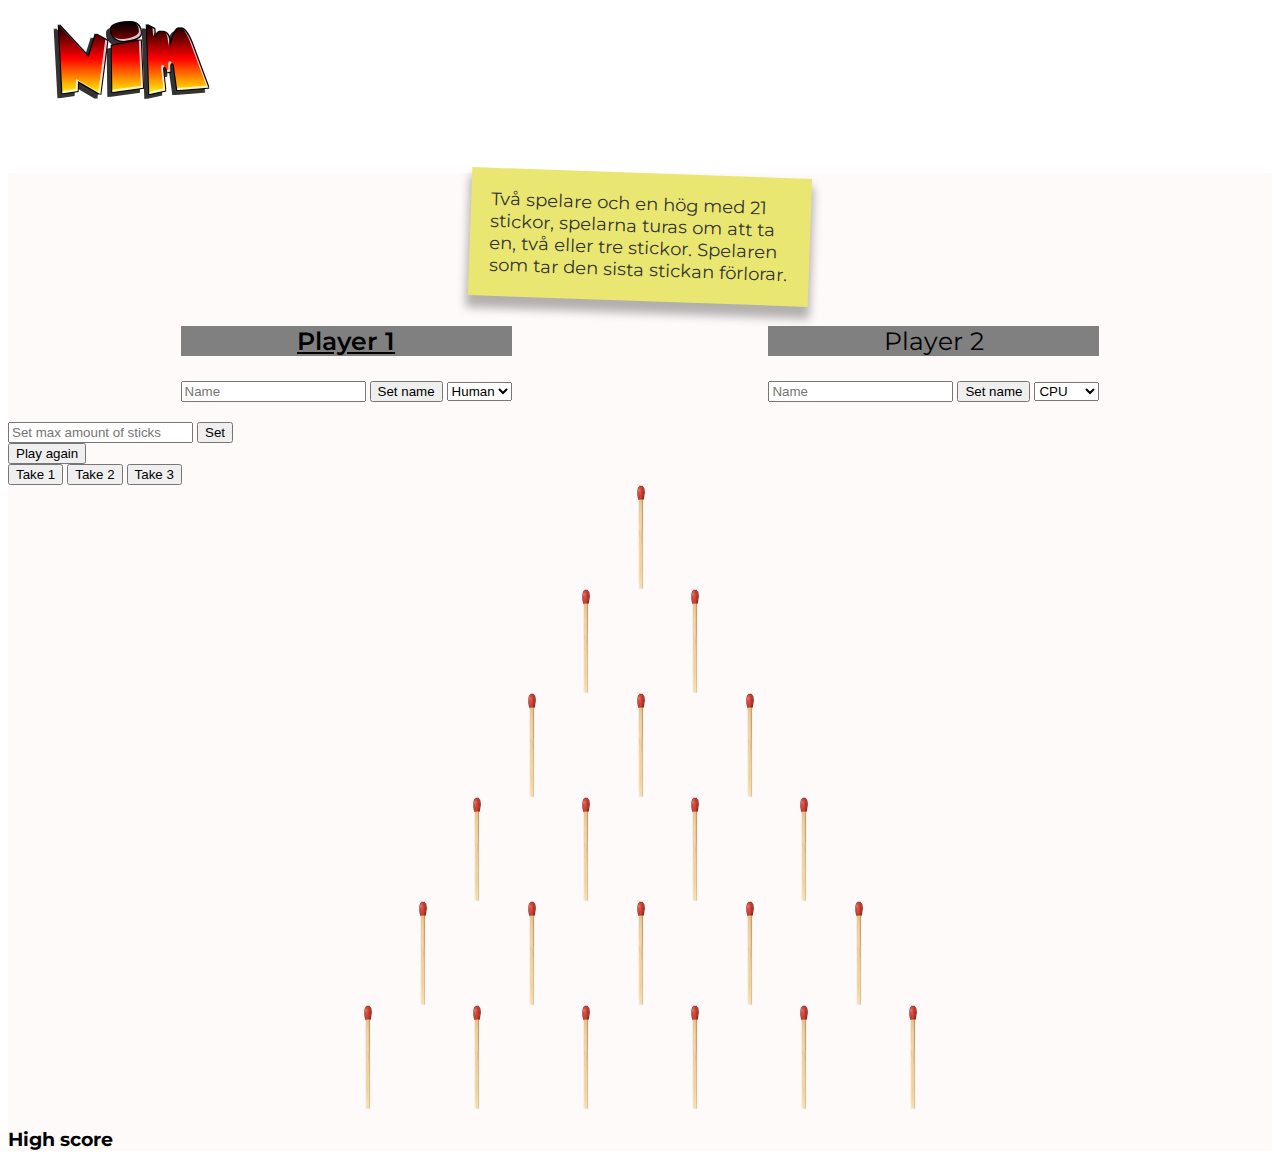
==== index.html @ 5f49ae7c "high score" ====
<!DOCTYPE html>
<html lang="en">
  <head>
    <meta charset="UTF-8" />
    <meta name="viewport" content="width=device-width, initial-scale=1.0" />
    <title>NIM</title>
    <link rel="stylesheet" href="style.css" />
  </head>
  
  <body>
    <div class="bgImage"></div>
    <header>
      <nav class="navbar"> 
    <a href="index.html" class= "site-logo"><img src="logo.png" alt="logo"></a>
        <a href="rules.html">Rules</a> 
        <a href="mattias.html">Mattias</a>
        <a href="emma.html">Emma</a>
        <a href="rasmus.html">Rasmus</a>
        <a href="alexander.html">Alexander</a>           
    </nav>
    </header>
    
<div class="mainDiv">
  <div class="quote-container">
    <div class="note yellow">
      Två spelare och en hög med 21 stickor, spelarna turas om att ta en, två eller tre stickor. Spelaren som tar den sista stickan förlorar.
    </div>
  </div>

  <div class="playersContainer">

    <div class="containerPlayer1">
      <form id="form">
       <p id="player1Name">Player 1</p>
          <input type="text" id="name1" placeholder="Name">
					<button type="submit" onclick="game.player1.setName()">Set name</button>
          <select name="Player 1">
            <option value="Human">Human</option>
            <option value="CPU">CPU</option>
          </select>
    </div>    

    <div class="containerPlayer2">
      <p id="player2Name">Player 2</p>
          <input type="text" id="name2" placeholder="Name">
					<button type="submit" onclick="game.player2.setName()">Set name</button>
          <select name="Player 2">
            <option value="CPU">CPU</option>
            <option value="Human">Human</option>
          </select>
    </div>

  </div>

          <input type="number" id="totalInput" placeholder="Set max amount of sticks">
					<button type="submit" onclick="game.setTotal()">Set</button>
        </form>
       <br>
       <div>
       <button type="button" class="btnAgain" onclick="game.playAgain()">Play again</button>
      </div>

      <div class="buttons-div">
        <button id="take1Button" type="button" onclick="sticks.removeSticks(1)">Take 1</button>
        <button id="take2Button" type="button" onclick="sticks.removeSticks(2)">Take 2</button>
        <button id="take3Button" type="button" onclick="sticks.removeSticks(3)">Take 3</button>
      </div>

      

      <div id="sticksDiv">
			</div>

      <h3>High score</h3>
  
          <div class="row">
              <div class="col-md-12 text-center">
                  <div id="topContent"></div>
              </div>
          </div>
          
          <div class="row">
              <div class="col-md-12 text-center">
                  <div id="middleContent"></div>
              </div>
          </div>
      
          <div class="row">
              <div class="col-md-12 text-center">
                  <div id="bottomContent"></div>
              </div>
          </div>
  
      </div>
          
      
      <script src="script.js"></script>
    </body>
</html>
---- style.css ----
/* Styling for index.html */
@import url("https://fonts.googleapis.com/css2?family=Montserrat:ital,wght@0,400;0,500;0,700;1,400&display=swap");

body,
html {
  font-family: "Montserrat", sans-serif;
}
.bgImage {
  background-color: #991400;
  background-image: url(bakgrund.png);
  background-repeat: no-repeat;
  background-position: center;
  background-size: cover;
  filter: blur(4px);
}
.navbar {
  display: flex;
  justify-content: space-evenly;
}

.navbar a {
  text-decoration: none;
  padding: 10px;
  color: white;
}

.site-logo {
  display: inline-block;
  padding-top: 18px;
  padding-left: 80px;
}

.navbar {
  font-size: 40px;
  position: relative;
}

p {
  font-size: 25px;
  text-align: center;
  background-color: grey;
}

.quote-container {
  margin-top: 50px;
  position: relative;
}

.note {
  color: #333;
  position: relative;
  width: 300px;
  margin: 0 auto; /* centrerad */
  padding: 20px;
  font-size: 18px;
  box-shadow: 0 10px 10px 2px rgba(0, 0, 0, 0.3);
}
/*  */
.yellow {
  background: #eae672;
  -webkit-transform: rotate(2deg);
  -moz-transform: rotate(2deg);
  -o-transform: rotate(2deg);
  -ms-transform: rotate(2deg);
  transform: rotate(2deg);
}

.mainDiv {
  background-color: snow;
  /* position: fixed; */
  /* left: 0; */
  /* top: 0; */
}

.containerPlayer2,
.containerPlayer1 {
  display: inline-block;
  margin-bottom: 20px;
}

.active {
  text-decoration: underline;
  font-weight: 600;
}

.playersContainer {
  text-align: center;
}

.containerPlayer1 {
  padding-right: 10%;
}
.containerPlayer2 {
  padding-left: 10%;
}
.sticksDiv {
  display: flex;
  flex-direction: column;
  align-items: center;
}
.sticksRow {
  display: flex;
  width: 100%;
  justify-content: center;
  height: 104px;
}
.sticksRow > * + * {
  margin-left: 100px;
}
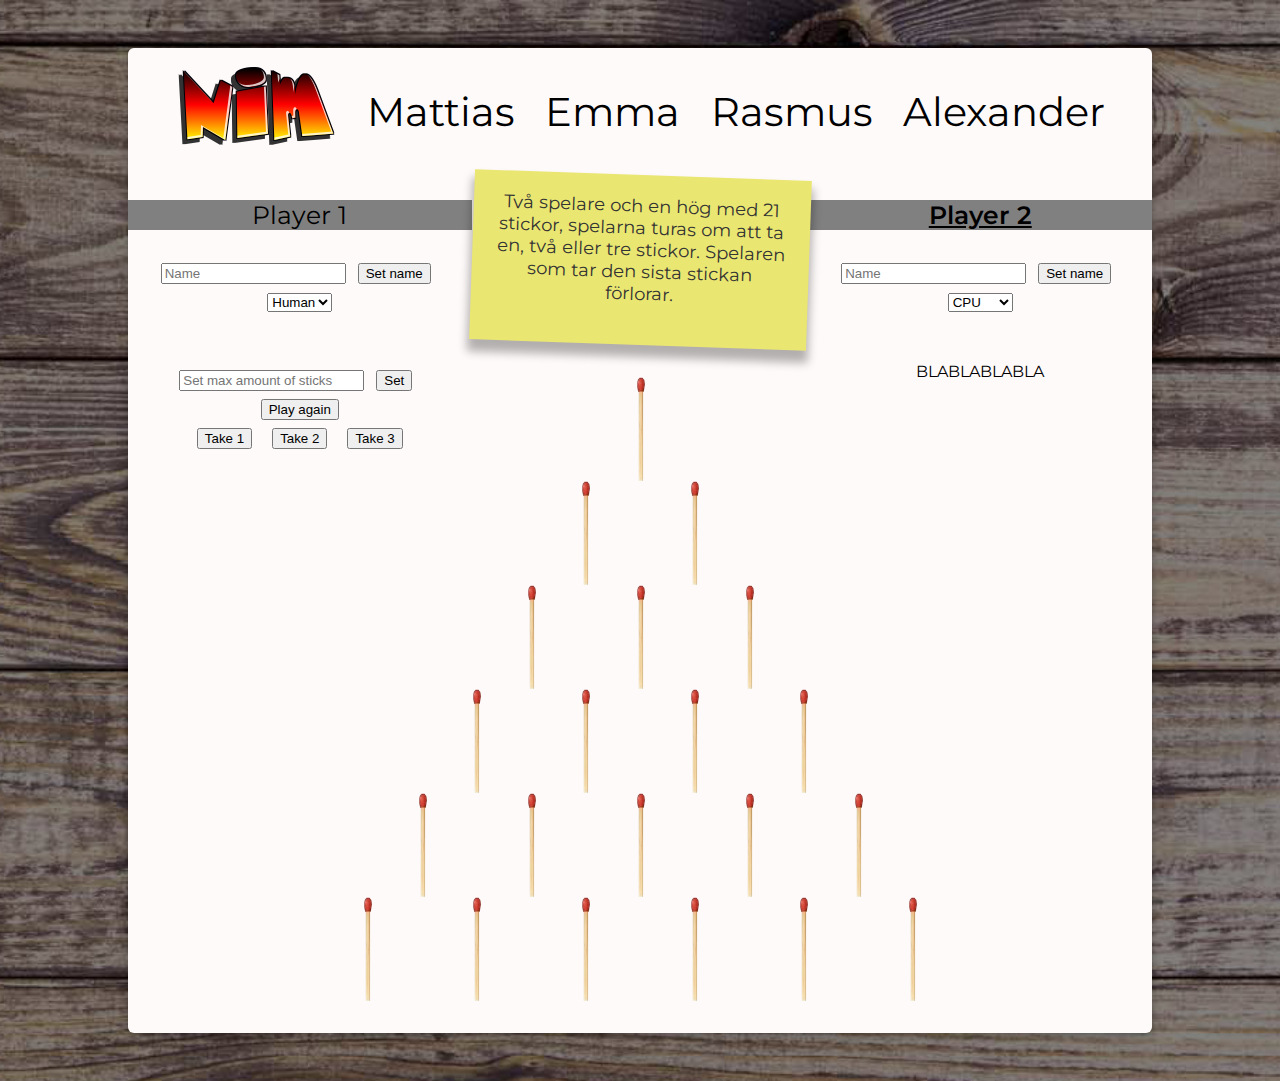
==== commit b98a78b5: "cleanup in html and css, edit styling" ====
--- a/index.html
+++ b/index.html
@@ -6,94 +6,116 @@
     <title>NIM</title>
     <link rel="stylesheet" href="style.css" />
   </head>
-  
+
   <body>
-    <div class="bgImage"></div>
-    <header>
-      <nav class="navbar"> 
-    <a href="index.html" class= "site-logo"><img src="logo.png" alt="logo"></a>
-        <a href="rules.html">Rules</a> 
-        <a href="mattias.html">Mattias</a>
-        <a href="emma.html">Emma</a>
-        <a href="rasmus.html">Rasmus</a>
-        <a href="alexander.html">Alexander</a>           
-    </nav>
-    </header>
-    
-<div class="mainDiv">
-  <div class="quote-container">
-    <div class="note yellow">
-      Två spelare och en hög med 21 stickor, spelarna turas om att ta en, två eller tre stickor. Spelaren som tar den sista stickan förlorar.
-    </div>
-  </div>
+    <div class="wrapper">
+      <div class="bgImage"></div>
+      <div class="mainDiv">
+        <header>
+          <nav class="navbar">
+            <a href="index.html" class="site-logo"
+              ><img src="logo.png" alt="logo"
+            /></a>
+            <a href="mattias.html">Mattias</a>
+            <a href="emma.html">Emma</a>
+            <a href="rasmus.html">Rasmus</a>
+            <a href="alexander.html">Alexander</a>
+          </nav>
+        </header>
 
-  <div class="playersContainer">
+        <div class="playersContainer">
+          <div class="containerPlayer1">
+            <p id="player1Name">Player 1</p>
+            <input type="text" id="name1" placeholder="Name" />
+            <button
+              type="submit"
+              class="button"
+              onclick="game.player1.setName()"
+            >
+              Set name
+            </button>
+            <select name="Player 1">
+              <option value="Human">Human</option>
+              <option value="CPU">CPU</option>
+            </select>
 
-    <div class="containerPlayer1">
-      <form id="form">
-       <p id="player1Name">Player 1</p>
-          <input type="text" id="name1" placeholder="Name">
-					<button type="submit" onclick="game.player1.setName()">Set name</button>
-          <select name="Player 1">
-            <option value="Human">Human</option>
-            <option value="CPU">CPU</option>
-          </select>
-    </div>    
+            <div class="totalInput">
+              <input
+                type="number"
+                id="totalInput"
+                placeholder="Set max amount of sticks"
+              />
+              <button type="submit" class="button" onclick="game.setTotal()">
+                Set
+              </button>
+            </div>
 
-    <div class="containerPlayer2">
-      <p id="player2Name">Player 2</p>
-          <input type="text" id="name2" placeholder="Name">
-					<button type="submit" onclick="game.player2.setName()">Set name</button>
-          <select name="Player 2">
-            <option value="CPU">CPU</option>
-            <option value="Human">Human</option>
-          </select>
+            <div>
+              <button
+                type="button"
+                class="buttonAgain"
+                onclick="game.playAgain()"
+              >
+                Play again
+              </button>
+            </div>
+
+            <div class="buttons-div">
+              <button
+                id="take1Button"
+                type="button"
+                class="button"
+                onclick="sticks.removeSticks(1)"
+              >
+                Take 1
+              </button>
+              <button
+                id="take2Button"
+                type="button"
+                class="button"
+                onclick="sticks.removeSticks(2)"
+              >
+                Take 2
+              </button>
+              <button
+                id="take3Button"
+                type="button"
+                class="button"
+                onclick="sticks.removeSticks(3)"
+              >
+                Take 3
+              </button>
+            </div>
+          </div>
+
+          <div class="note yellow">
+            Två spelare och en hög med 21 stickor, spelarna turas om att ta en,
+            två eller tre stickor. Spelaren som tar den sista stickan förlorar.
+          </div>
+
+          <div class="containerPlayer2">
+            <p id="player2Name">Player 2</p>
+            <input type="text" id="name2" placeholder="Name" />
+            <button
+              type="submit"
+              class="button"
+              onclick="game.player2.setName()"
+            >
+              Set name
+            </button>
+            <select name="Player 2">
+              <option value="CPU">CPU</option>
+              <option value="Human">Human</option>
+            </select>
+
+            <div class="highscore" id="highscore">BLABLABLABLA</div>
+          </div>
+        </div>
+
+        <div id="sticksDiv" class="sticksDiv"></div>
+      </div>
     </div>
 
-  </div>
-
-          <input type="number" id="totalInput" placeholder="Set max amount of sticks">
-					<button type="submit" onclick="game.setTotal()">Set</button>
-        </form>
-       <br>
-       <div>
-       <button type="button" class="btnAgain" onclick="game.playAgain()">Play again</button>
-      </div>
-
-      <div class="buttons-div">
-        <button id="take1Button" type="button" onclick="sticks.removeSticks(1)">Take 1</button>
-        <button id="take2Button" type="button" onclick="sticks.removeSticks(2)">Take 2</button>
-        <button id="take3Button" type="button" onclick="sticks.removeSticks(3)">Take 3</button>
-      </div>
-
-      
-
-      <div id="sticksDiv">
-			</div>
-
-      <h3>High score</h3>
-  
-          <div class="row">
-              <div class="col-md-12 text-center">
-                  <div id="topContent"></div>
-              </div>
-          </div>
-          
-          <div class="row">
-              <div class="col-md-12 text-center">
-                  <div id="middleContent"></div>
-              </div>
-          </div>
-      
-          <div class="row">
-              <div class="col-md-12 text-center">
-                  <div id="bottomContent"></div>
-              </div>
-          </div>
-  
-      </div>
-          
-      
-      <script src="script.js"></script>
-    </body>
+    <script src="script.js"></script>
+  </body>
 </html>
--- a/style.css
+++ b/style.css
@@ -4,35 +4,56 @@
 body,
 html {
   font-family: "Montserrat", sans-serif;
-}
-.bgImage {
-  background-color: #991400;
+  /* height: 100vh; */
+  margin: 0;
+  padding: 0;
   background-image: url(bakgrund.png);
   background-repeat: no-repeat;
   background-position: center;
   background-size: cover;
-  filter: blur(4px);
 }
+
+.wrapper {
+  display: flex;
+  flex-direction: column;
+}
+
+.bgImage {
+  /* background-image: url(bakgrund.png);
+  background-repeat: no-repeat;
+  background-position: center;
+  background-size: cover; */
+  z-index: 1;
+  /* height: 100vh; */
+  /* filter: blur(4px); */
+}
+
+.mainDiv {
+  /* position: absolute; */
+  /* top: 0; */
+  /* left: 0; */
+  z-index: 2;
+  background-color: snow;
+  border-radius: 6px;
+  box-shadow: 0px 2px 8px rgba(0, 0, 0, 0.3);
+  margin: 3rem 10vw;
+}
+
 .navbar {
   display: flex;
-  justify-content: space-evenly;
+  justify-content: space-around;
+  align-items: center;
+  margin: 1rem 2rem 0 2rem;
 }
 
 .navbar a {
   text-decoration: none;
-  padding: 10px;
-  color: white;
-}
-
-.site-logo {
-  display: inline-block;
-  padding-top: 18px;
-  padding-left: 80px;
+  color: black;
+  text-align: center;
 }
 
 .navbar {
   font-size: 40px;
-  position: relative;
 }
 
 p {
@@ -41,21 +62,14 @@
   background-color: grey;
 }
 
-.quote-container {
-  margin-top: 50px;
-  position: relative;
-}
-
 .note {
   color: #333;
-  position: relative;
   width: 300px;
-  margin: 0 auto; /* centrerad */
   padding: 20px;
   font-size: 18px;
   box-shadow: 0 10px 10px 2px rgba(0, 0, 0, 0.3);
 }
-/*  */
+
 .yellow {
   background: #eae672;
   -webkit-transform: rotate(2deg);
@@ -65,45 +79,56 @@
   transform: rotate(2deg);
 }
 
-.mainDiv {
-  background-color: snow;
-  /* position: fixed; */
-  /* left: 0; */
-  /* top: 0; */
-}
-
-.containerPlayer2,
-.containerPlayer1 {
-  display: inline-block;
-  margin-bottom: 20px;
-}
-
 .active {
   text-decoration: underline;
   font-weight: 600;
 }
 
 .playersContainer {
+  display: flex;
+  justify-content: space-around;
+  margin: 1rem auto 2rem auto;
   text-align: center;
+  height: 170px;
 }
 
 .containerPlayer1 {
-  padding-right: 10%;
 }
-.containerPlayer2 {
-  padding-left: 10%;
+
+.totalInput {
+  margin-top: 50px;
 }
+
+.button {
+  margin: 0.5rem;
+}
+
+.highscore {
+  margin-top: 50px;
+}
+
 .sticksDiv {
   display: flex;
   flex-direction: column;
   align-items: center;
+  margin-bottom: 2rem;
 }
 .sticksRow {
   display: flex;
-  width: 100%;
+  width: 50%;
   justify-content: center;
   height: 104px;
 }
 .sticksRow > * + * {
   margin-left: 100px;
 }
+
+input::-webkit-outer-spin-button,
+input::-webkit-inner-spin-button {
+  -webkit-appearance: none;
+  margin: 0;
+}
+
+input[type="number"] {
+  -moz-appearance: textfield;
+}
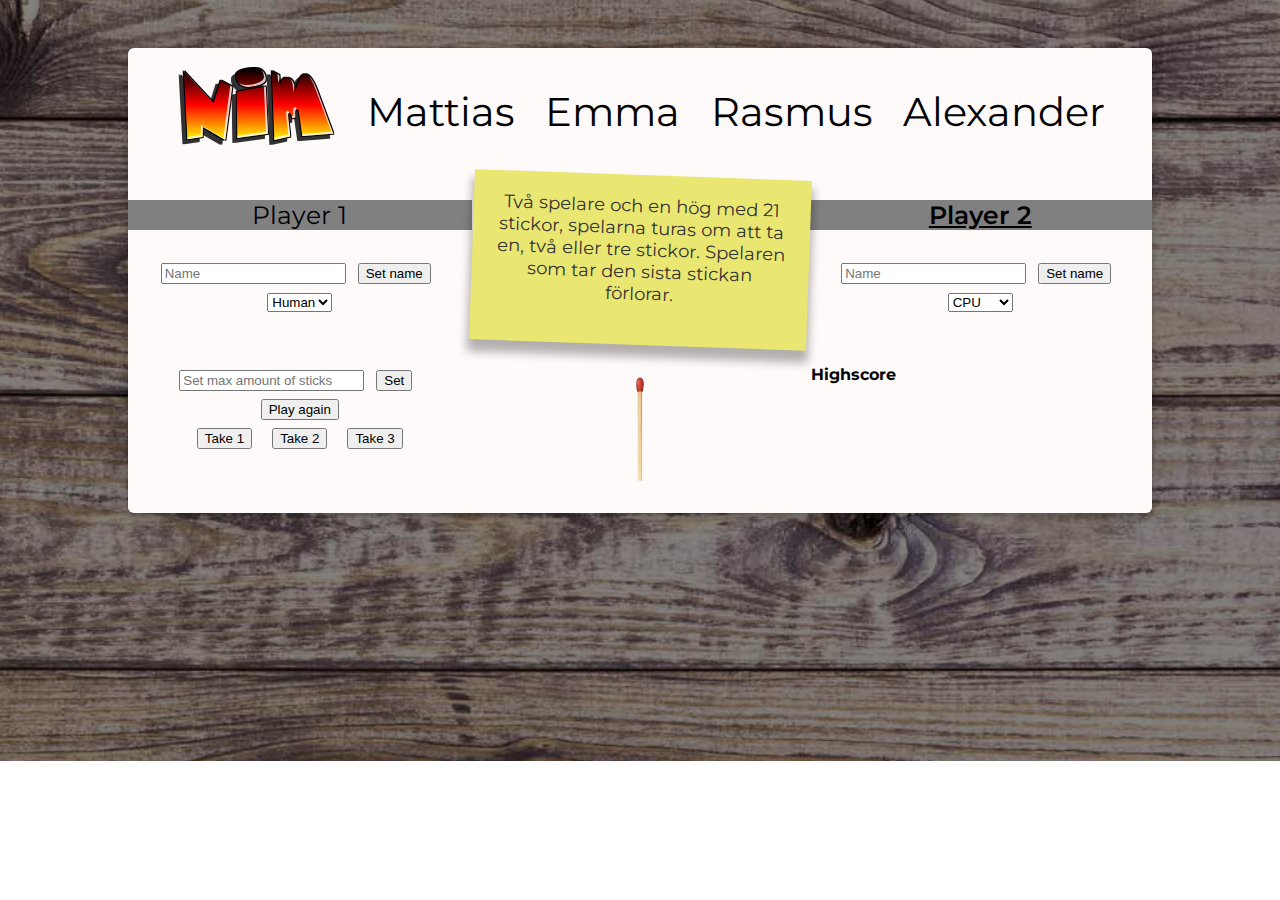
==== commit 346e2a0f: "fixed highscore for 2 players" ====
--- a/index.html
+++ b/index.html
@@ -108,7 +108,11 @@
               <option value="Human">Human</option>
             </select>
 
-            <div class="highscore" id="highscore">BLABLABLABLA</div>
+            <div class="highscore" id="highscore">
+              <table id="highscoreTable">
+                <th>Highscore</th>
+              </table>
+            </div>
           </div>
         </div>
 
--- a/style.css
+++ b/style.css
@@ -115,7 +115,7 @@
 }
 .sticksRow {
   display: flex;
-  width: 50%;
+  width: 10%;
   justify-content: center;
   height: 104px;
 }
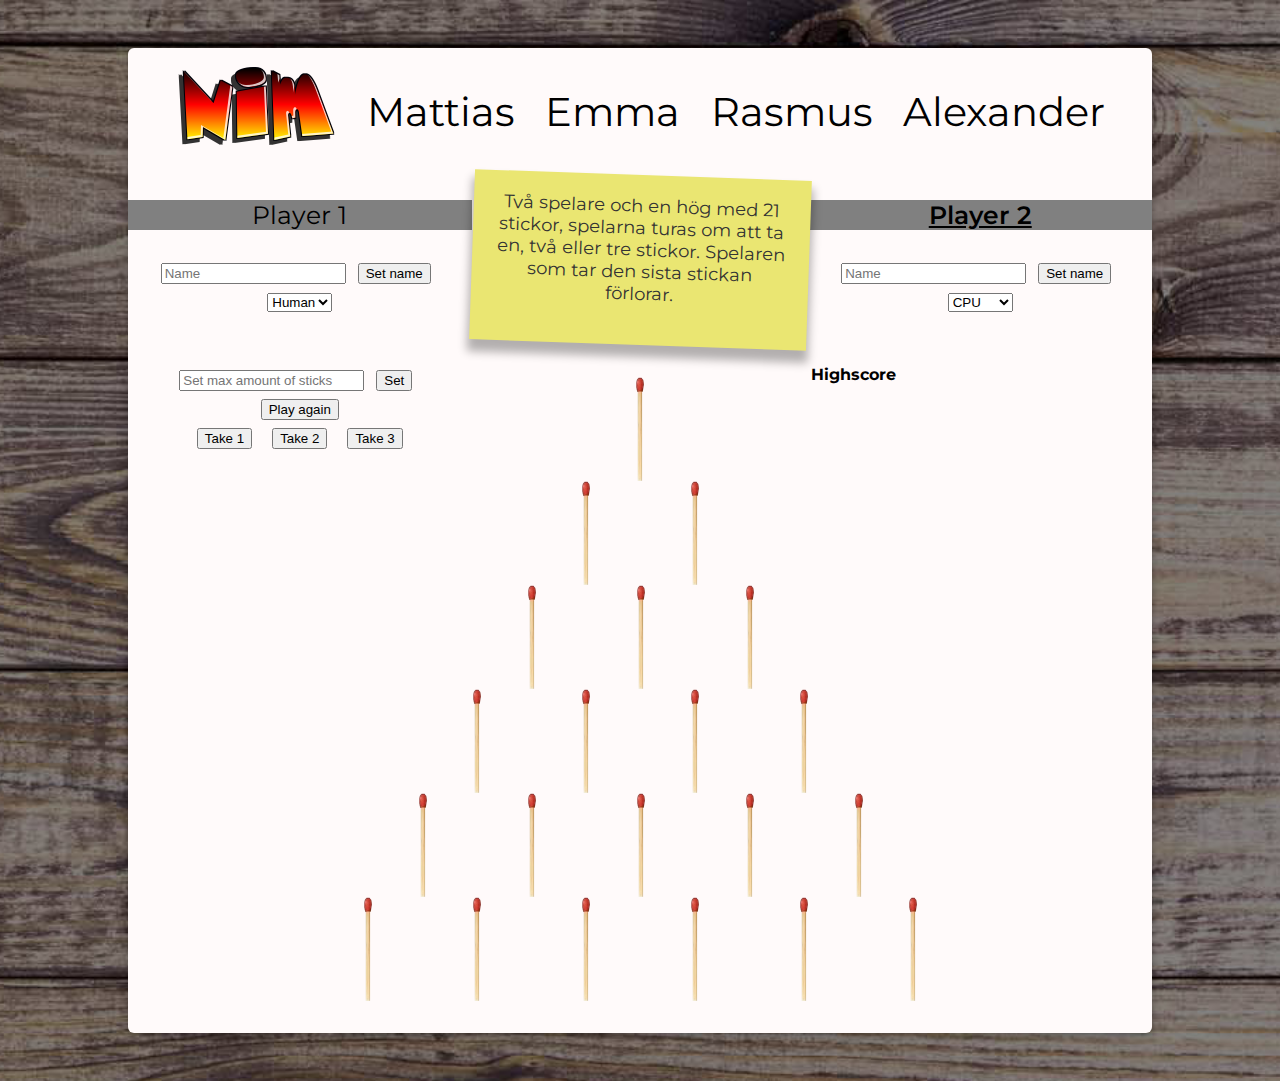
==== commit 0b3c9a78: "highscore done, no sort, mby map through array?" ====
--- a/index.html
+++ b/index.html
@@ -30,7 +30,7 @@
             <button
               type="submit"
               class="button"
-              onclick="game.player1.setName()"
+              onclick="game.createMorePlayers(1, 1)"
             >
               Set name
             </button>
@@ -99,7 +99,7 @@
             <button
               type="submit"
               class="button"
-              onclick="game.player2.setName()"
+              onclick="game.createMorePlayers(2, 2)"
             >
               Set name
             </button>
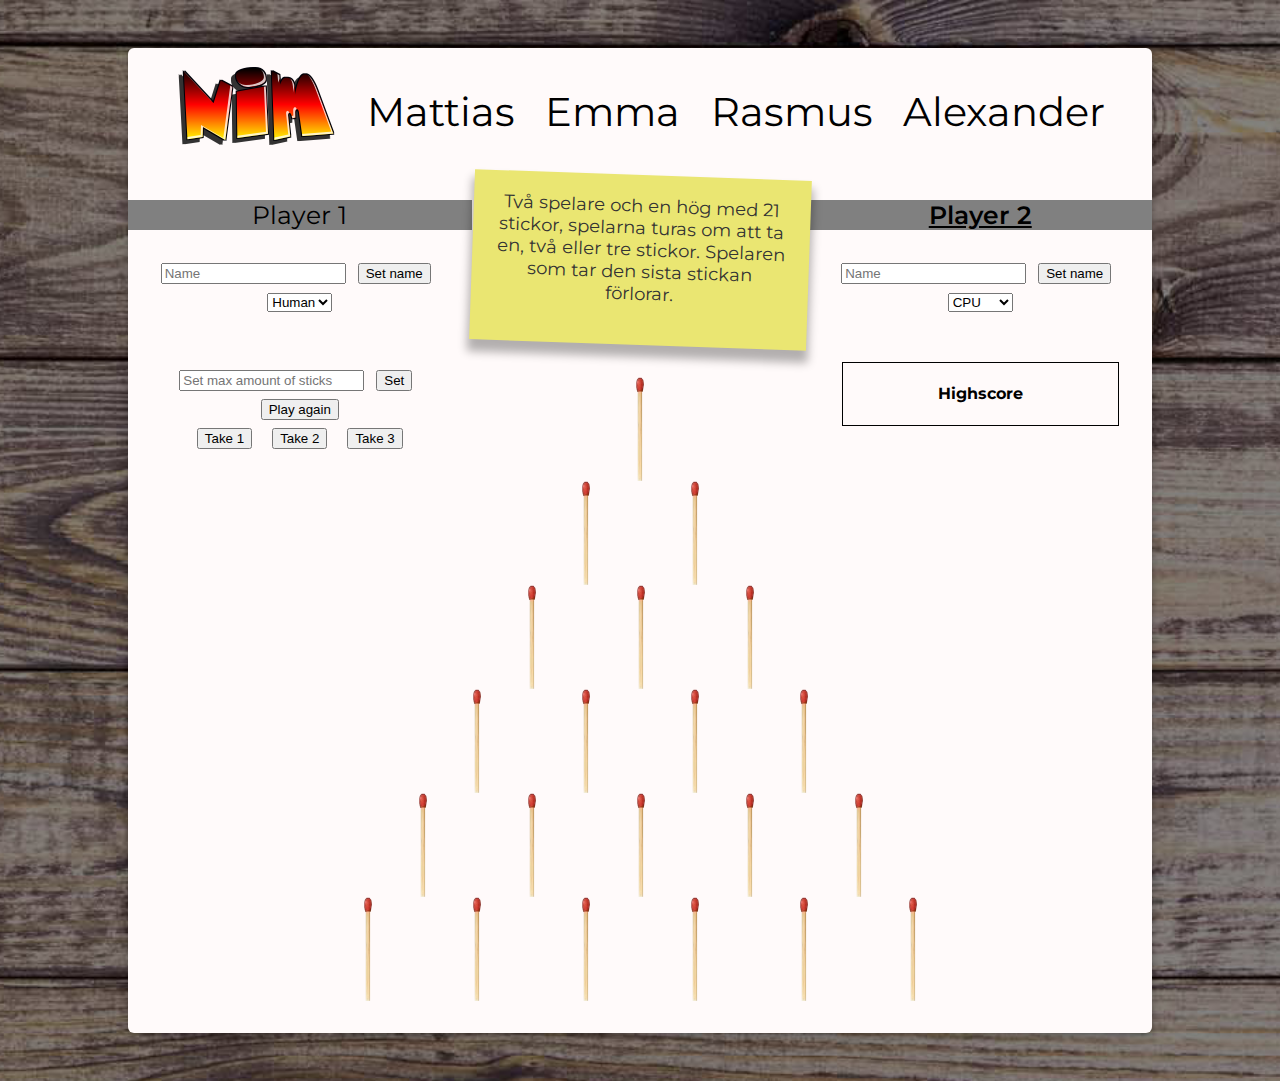
==== commit 1cd6a5c1: "fixed new highscore" ====
--- a/index.html
+++ b/index.html
@@ -108,10 +108,9 @@
               <option value="Human">Human</option>
             </select>
 
-            <div class="highscore" id="highscore">
-              <table id="highscoreTable">
-                <th>Highscore</th>
-              </table>
+            <div class="highscore">
+              <h4>Highscore</h4>
+              <div id="highscore"></div>
             </div>
           </div>
         </div>
--- a/style.css
+++ b/style.css
@@ -104,7 +104,10 @@
 }
 
 .highscore {
-  margin-top: 50px;
+  width: 80%;
+  margin: 50px auto 0 auto;
+  /* text-align: start; */
+  border: black solid 1px;
 }
 
 .sticksDiv {
@@ -132,3 +135,12 @@
 input[type="number"] {
   -moz-appearance: textfield;
 }
+
+.playerHighscore {
+  text-align: start;
+  margin: 00.5rem;
+}
+
+.playerHighscore > * + * {
+  margin-left: 20px;
+}
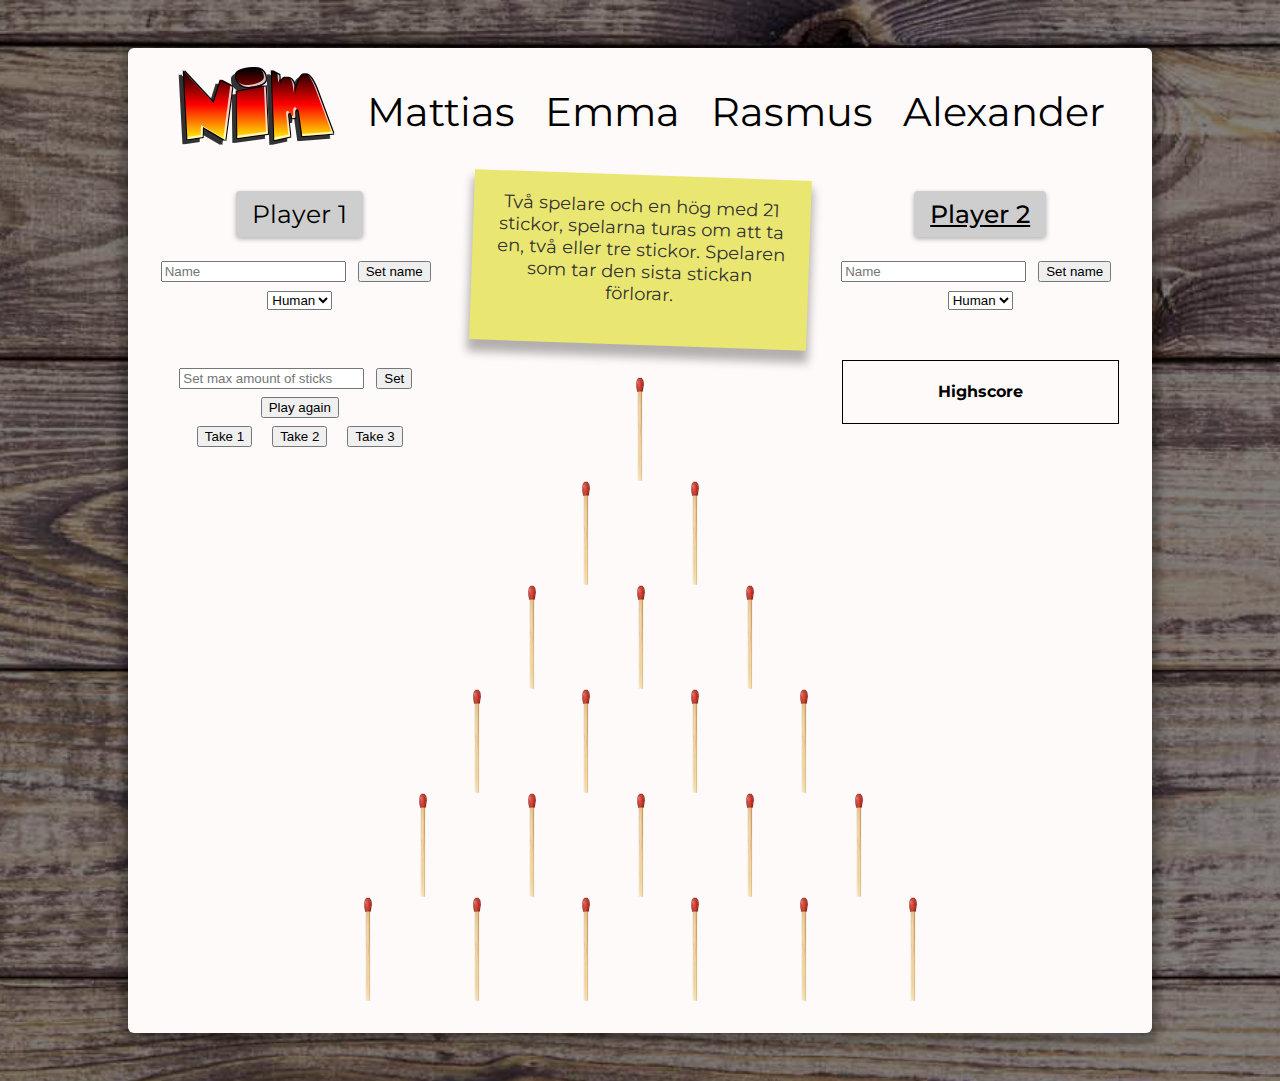
==== commit 8799133c: "added CPU" ====
--- a/index.html
+++ b/index.html
@@ -34,7 +34,7 @@
             >
               Set name
             </button>
-            <select name="Player 1">
+            <select name="Player 1" id="cpu1">
               <option value="Human">Human</option>
               <option value="CPU">CPU</option>
             </select>
@@ -103,9 +103,9 @@
             >
               Set name
             </button>
-            <select name="Player 2">
+            <select name="Player 2" id="cpu2">
+              <option value="Human">Human</option>
               <option value="CPU">CPU</option>
-              <option value="Human">Human</option>
             </select>
 
             <div class="highscore">
--- a/style.css
+++ b/style.css
@@ -35,7 +35,7 @@
   z-index: 2;
   background-color: snow;
   border-radius: 6px;
-  box-shadow: 0px 2px 8px rgba(0, 0, 0, 0.3);
+  box-shadow: 0px 2px 8px 7px rgba(0, 0, 0, 0.3);
   margin: 3rem 10vw;
 }
 
@@ -59,7 +59,12 @@
 p {
   font-size: 25px;
   text-align: center;
-  background-color: grey;
+  background-color: rgb(206, 206, 206);
+  box-shadow: 0 2px 5px rgba(0, 0, 0, 0.3);
+  border-radius: 4px;
+  padding: 0.5rem 1rem;
+  width: fit-content;
+  margin: 1rem auto 1rem auto;
 }
 
 .note {
@@ -81,7 +86,7 @@
 
 .active {
   text-decoration: underline;
-  font-weight: 600;
+  font-weight: 500;
 }
 
 .playersContainer {
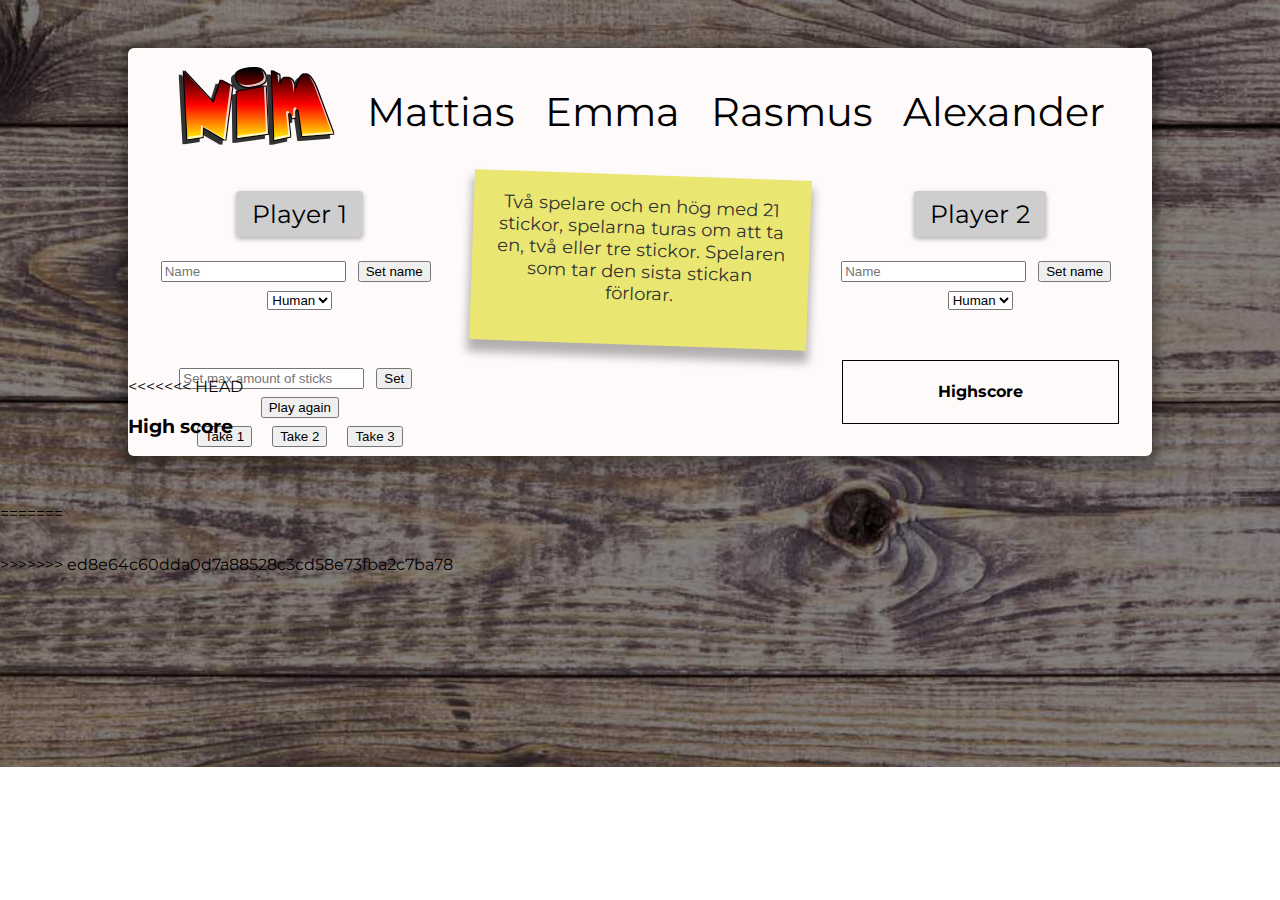
==== commit b502f955: "Merge branch 'main' of https://github.com/SqueakyNinja/teamExercise into main" ====
--- a/index.html
+++ b/index.html
@@ -115,10 +115,38 @@
           </div>
         </div>
 
+<<<<<<< HEAD
+      <h3>High score</h3>
+  
+          <div class="row">
+              <div class="col-md-12 text-center">
+                  <div id="topContent"></div>
+              </div>
+          </div>
+          
+          <div class="row">
+              <div class="col-md-12 text-center">
+                  <div id="middleContent"></div>
+              </div>
+          </div>
+      
+          <div class="row">
+              <div class="col-md-12 text-center">
+                  <div id="bottomContent"></div>
+              </div>
+          </div>
+  
+      </div>
+          
+      
+      <script src="script.js"></script>
+    </body>
+=======
         <div id="sticksDiv" class="sticksDiv"></div>
       </div>
     </div>
 
     <script src="script.js"></script>
   </body>
+>>>>>>> ed8e64c60dda0d7a88528c3cd58e73fba2c7ba78
 </html>
--- a/style.css
+++ b/style.css
@@ -97,9 +97,6 @@
   height: 170px;
 }
 
-.containerPlayer1 {
-}
-
 .totalInput {
   margin-top: 50px;
 }
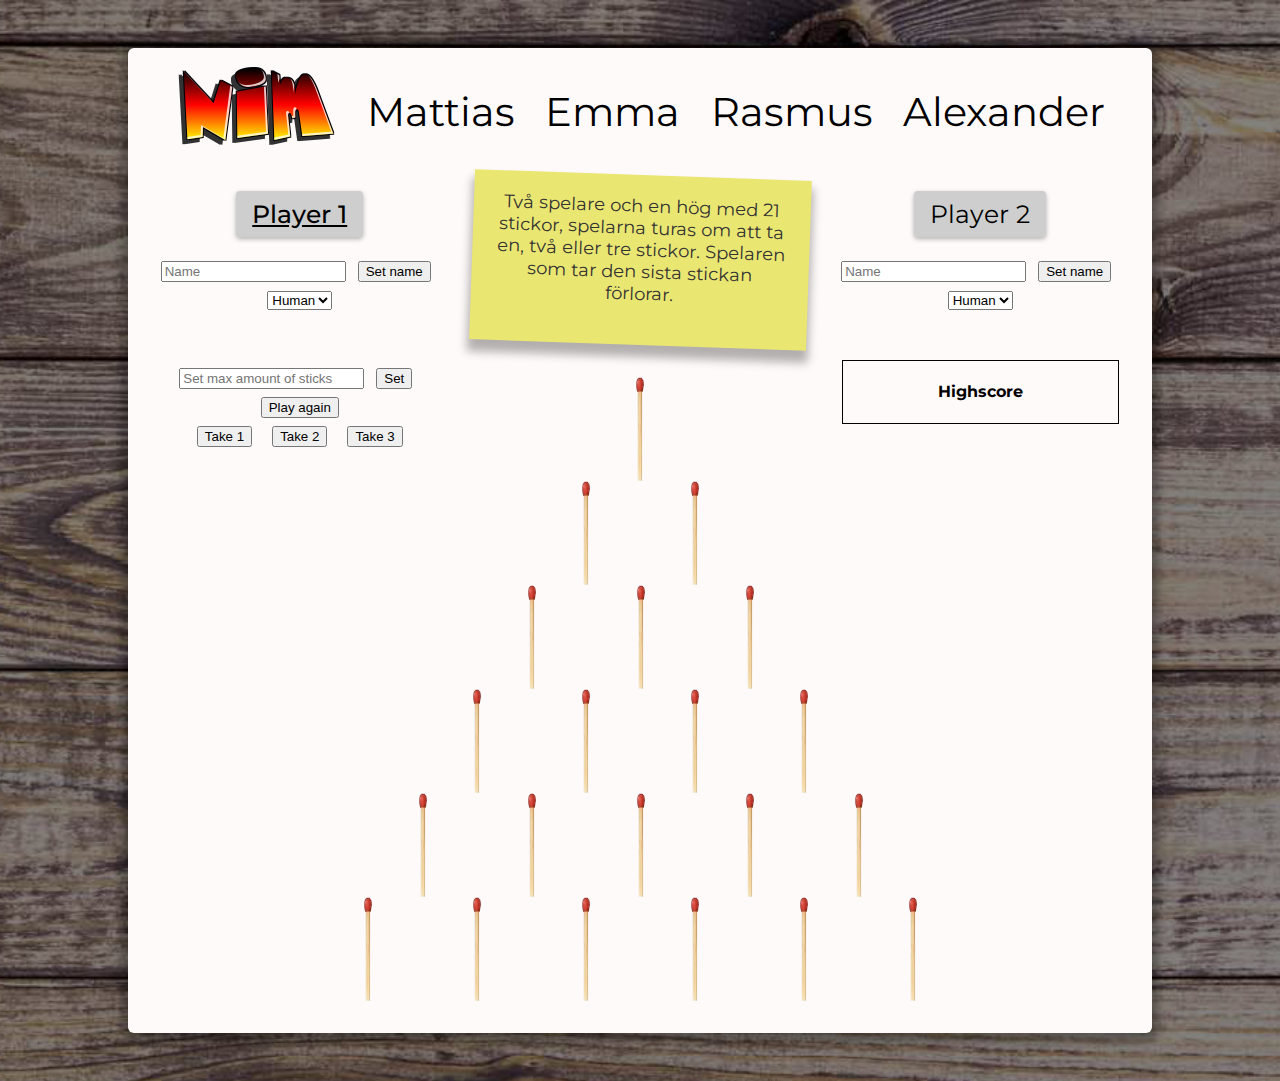
==== commit 1cb8317a: "merge?" ====
--- a/index.html
+++ b/index.html
@@ -115,38 +115,10 @@
           </div>
         </div>
 
-<<<<<<< HEAD
-      <h3>High score</h3>
-  
-          <div class="row">
-              <div class="col-md-12 text-center">
-                  <div id="topContent"></div>
-              </div>
-          </div>
-          
-          <div class="row">
-              <div class="col-md-12 text-center">
-                  <div id="middleContent"></div>
-              </div>
-          </div>
-      
-          <div class="row">
-              <div class="col-md-12 text-center">
-                  <div id="bottomContent"></div>
-              </div>
-          </div>
-  
-      </div>
-          
-      
-      <script src="script.js"></script>
-    </body>
-=======
         <div id="sticksDiv" class="sticksDiv"></div>
       </div>
     </div>
 
     <script src="script.js"></script>
   </body>
->>>>>>> ed8e64c60dda0d7a88528c3cd58e73fba2c7ba78
 </html>
